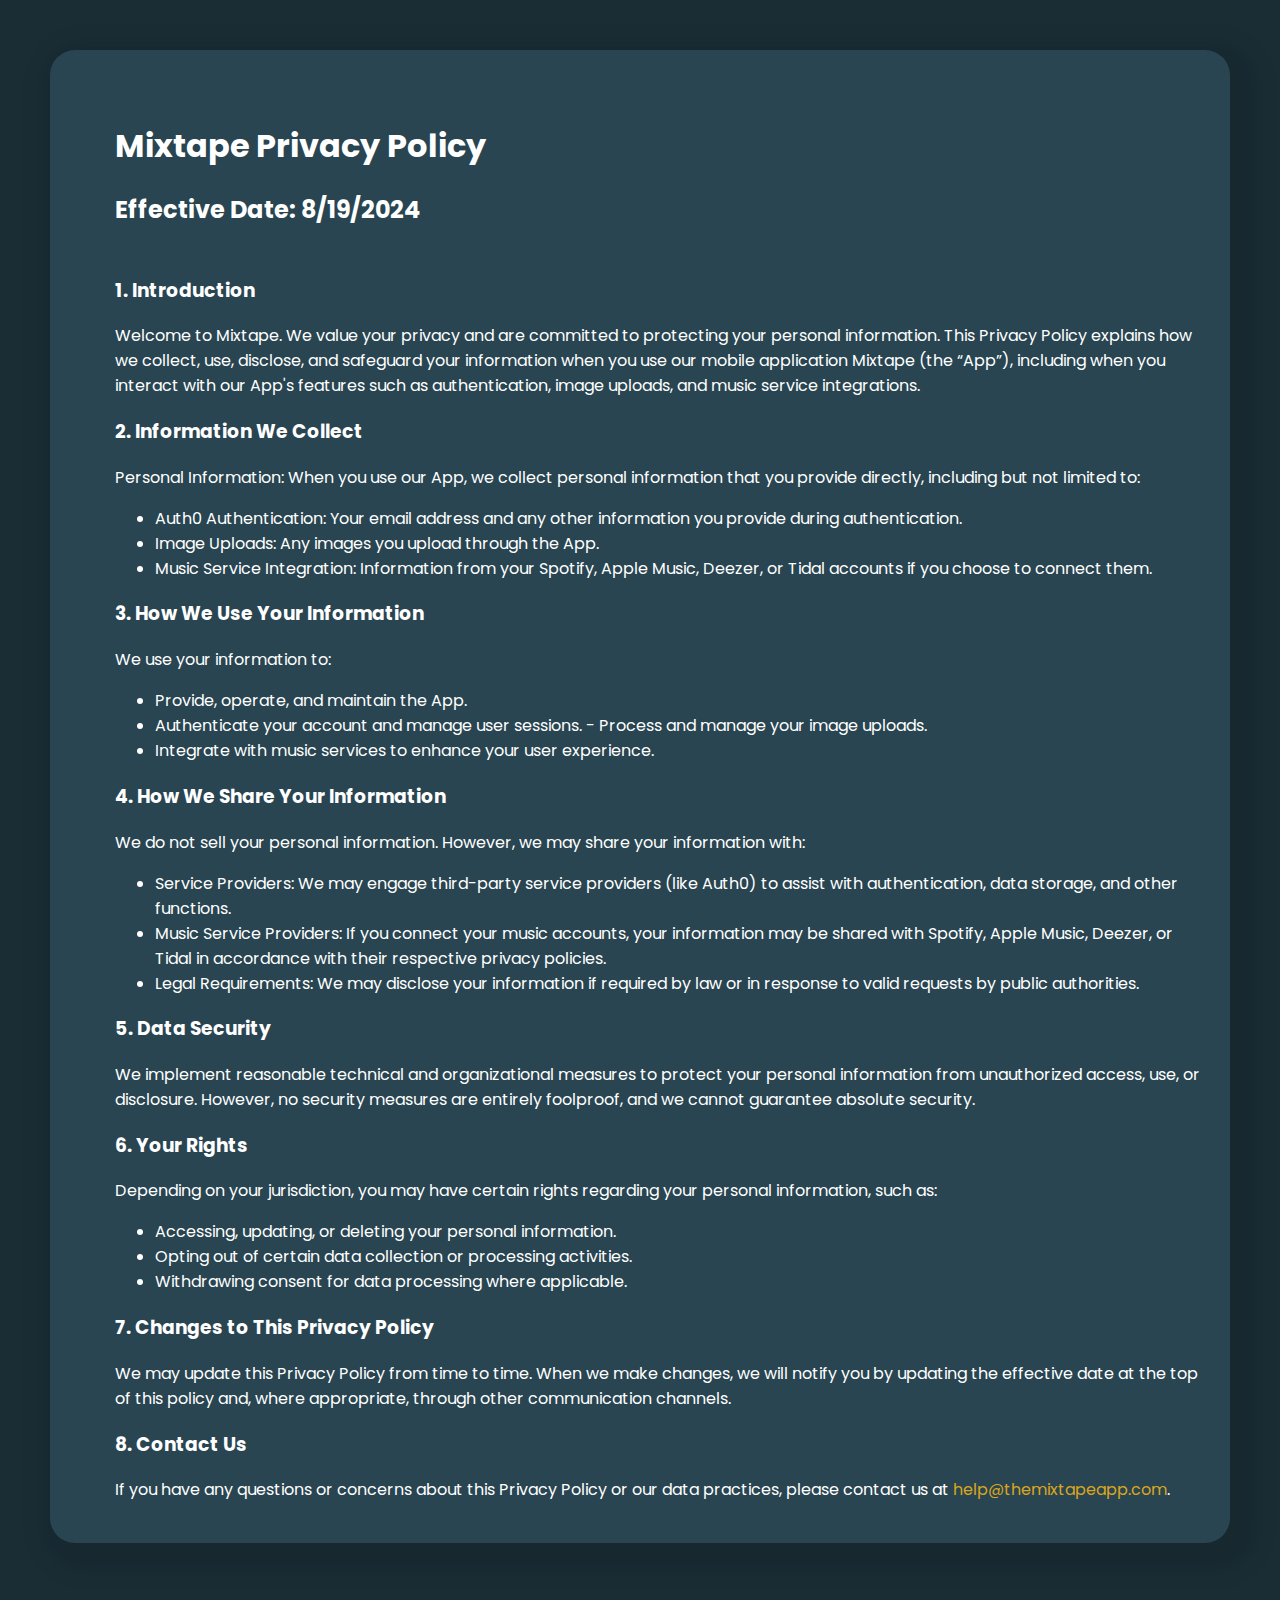
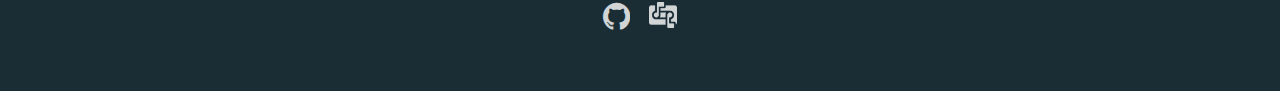
==== privacy.html @ 9ed51a4d "added privacy policy page" ====
<!DOCTYPE html>
<html>
  <head>
    <title>Mixtape Privacy Policy</title>
    <link rel="stylesheet" type="text/css" href="index.css" />
    <link rel="stylesheet" type="text/css" href="fonts.css" />
    <link rel="icon" type="image/png" href="images/icon_yellow.png"/>

    <link rel="preconnect" href="https://fonts.googleapis.com" />
    <link rel="preconnect" href="https://fonts.gstatic.com" crossorigin />
    <link
      href="https://fonts.googleapis.com/css2?family=Courier+Prime:ital,wght@0,400;0,700;1,400;1,700&family=Poppins:ital,wght@0,100;0,200;0,300;0,400;0,500;0,600;0,700;0,800;0,900;1,100;1,200;1,300;1,400;1,500;1,600;1,700;1,800;1,900&display=swap"
      rel="stylesheet"
    />
    <link
      rel="stylesheet"
      href="https://cdnjs.cloudflare.com/ajax/libs/font-awesome/4.7.0/css/font-awesome.min.css"
    />
  </head>
  <body>
    <div class="privacy-contain">
      <ul style="list-style-type: none">
        <li style="padding-top:10px; padding-bottom:10px">
          <h1>Mixtape Privacy Policy</h1>
          <h2>Effective Date: 8/19/2024</h2>
        </li>
        <li>
          <h3>1. Introduction</h3>
          <p>
            Welcome to Mixtape. We value your privacy and are committed to
            protecting your personal information. This Privacy Policy explains
            how we collect, use, disclose, and safeguard your information when
            you use our mobile application Mixtape (the “App”), including when
            you interact with our App&#39;s features such as authentication,
            image uploads, and music service integrations.
          </p>
        </li>
        <li>
          <h3>2. Information We Collect</h3>
          <p>
            Personal Information: When you use our App, we collect personal
            information that you provide directly, including but not limited to:
            <ul style="list-style-type: disc">
              <li>
                Auth0 Authentication: Your email address and any other information
                you provide during authentication.
              </li>
              <li>
                Image Uploads: Any images you
                upload through the App.
              </li>
              <li>
                Music Service Integration: Information
                from your Spotify, Apple Music, Deezer, or Tidal accounts if you
                choose to connect them.
              </li>
            </ul>
          </p>
        </li>
        <li>
          <h3>3. How We Use Your Information</h3>
          <p>
            We use your information to: 
            
            <ul style="list-style-type: disc">
              <li>
                Provide, operate, and maintain the
                App.
              </li>
              <li>
                Authenticate your account and manage user sessions. - Process
                and manage your image uploads.
              </li>
              <li>
                Integrate with music services to
                enhance your user experience.
              </li>
            </ul>
          </p>
        </li>
        <li>
          <h3>4. How We Share Your Information</h3>
          <p>
            We do not sell your personal information. However, we may share your
            information with:
            
            <ul style="list-style-type: disc">
              <li>
                Service Providers: We may engage third-party
                service providers (like Auth0) to assist with authentication, data
                storage, and other functions.
              </li>
              <li>
                Music Service Providers: If you
                connect your music accounts, your information may be shared with
                Spotify, Apple Music, Deezer, or Tidal in accordance with their
                respective privacy policies.
              </li>
              <li>
                Legal Requirements: We may disclose
                your information if required by law or in response to valid requests
                by public authorities.
              </li>
            </ul>
          </p>
        </li>
        <li>
          <h3>5. Data Security</h3>
          <p>
            We implement reasonable technical and organizational measures to
            protect your personal information from unauthorized access, use, or
            disclosure. However, no security measures are entirely foolproof,
            and we cannot guarantee absolute security.
          </p>
        </li>
        <li>
          <h3>6. Your Rights</h3>
          <p>
            Depending on your jurisdiction, you may have certain rights
            regarding your personal information, such as: 
            
            <ul style="list-style-type: disc">
              <li>
                Accessing, updating,
                or deleting your personal information.
              </li>
              <li>
                Opting out of certain data
                collection or processing activities.
              </li>
              <li>
                Withdrawing consent for data
                processing where applicable.
              </li>
            </ul>
          </p>
        </li>
        <li>
          <h3>7. Changes to This Privacy Policy</h3>
          <p>
            We may update this Privacy Policy from time to time. When we make
            changes, we will notify you by updating the effective date at the
            top of this policy and, where appropriate, through other
            communication channels.
          </p>
        </li>
        <li>
          <h3>8. Contact Us</h3>
          <p>
            If you have any questions or concerns about this Privacy Policy or
            our data practices, please contact us at
            <a href="mailto:help@themixtapeapp.com">help@themixtapeapp.com</a>.
          </p>
        </li>
      </ul>
    </div>
    <div class="footer-links">
      <a
        href="https://github.com/olinjohnson/mixtape"
        class="fa fa-brands fa-github"
      ></a>
      <a
        href="https://themixtapeapp.com"
      >
        <img src="images/icon_white.png" height="26px">
      </a>
    </div>
  </body>
</html>
---- index.css ----
body {
    margin:0;
    padding:0;
    background: #1a2d35;
    font-family: "Poppins", sans-serif;
    font-weight: 400;
    font-style: normal;
}

.container {
    height: 100vh;
    display: flex;
    flex-direction: column;
    justify-content: center;
    align-items: center;
}

.content-contain {
    display: flex;
    flex-direction: row;
    justify-content: center;
    color:white;
    background:#284551;
    border-radius:50px;
    box-shadow: 10px 10px 20px 20px rgba(0, 0, 0, 0.04);
}

.text-contain {
    margin-left: 60px;
    margin-right: 50px;
    margin-top:30px;
}

.text-contain h1 {
    font-size:60pt;
    /* border:2px solid red; */
}

.text-contain p {
    font-size: 16pt;
}

.text-contain button {
    padding:10px;
    padding-left:20px;
    padding-right:20px;
    background:white;
    border-radius:100px;
    border:0;
    box-shadow: 2px 2px 2px 2px rgba(0, 0, 0, 0.1);
}

.content-contain img {
    border-radius:30px;
    margin: 50px;
    box-shadow: 5px 5px 10px 10px rgba(0, 0, 0, 0.04);
}

.content-contain  a {
    text-decoration: none;
    color:black;
    font-size: 34pt;
    opacity:1;

    -webkit-transition: opacity 0.2s ease-in-out;
    -moz-transition: opacity 0.2s ease-in-out;
    -ms-transition: opacity 0.2s ease-in-out;
    -o-transition: opacity 0.2s ease-in-out;
    transition: opacity 0.2s ease-in-out;
}

.content-contain a:hover {
    opacity: 0.6;
}


/* privacy page css */
.privacy-contain {
    background: #284551;
    color:white;
    margin:50px;
    padding:25px;
    border-radius: 25px;
    box-shadow: 10px 10px 20px 20px rgba(0, 0, 0, 0.1);
}

.privacy-contain a {
    text-decoration: none;
    color: #DAA520;

    -webkit-transition: opacity 0.2s ease-in-out;
    -moz-transition: opacity 0.2s ease-in-out;
    -ms-transition: opacity 0.2s ease-in-out;
    -o-transition: opacity 0.2s ease-in-out;
    transition: opacity 0.2s ease-in-out;
}

.privacy-contain a:hover {
    opacity: 0.6;
}

.footer-links {
    text-align: center;
    margin-bottom: 50px;
    font-size:24pt;
    color:white;
}

.footer-links a {
    text-decoration:none;
    color:white;
    margin-left:5px;
    margin-right: 5px;
    opacity:0.8;

    -webkit-transition: opacity 0.2s ease-in-out;
    -moz-transition: opacity 0.2s ease-in-out;
    -ms-transition: opacity 0.2s ease-in-out;
    -o-transition: opacity 0.2s ease-in-out;
    transition: opacity 0.2s ease-in-out;
}

.footer-links a:hover {
    opacity:0.5;
}
---- fonts.css ----
.courier-prime-regular {
    font-family: "Courier Prime", monospace;
    font-weight: 400;
    font-style: normal;
}

.courier-prime-bold {
    font-family: "Courier Prime", monospace;
    font-weight: 700;
    font-style: normal;
}

.courier-prime-regular-italic {
    font-family: "Courier Prime", monospace;
    font-weight: 400;
    font-style: italic;
}

.courier-prime-bold-italic {
    font-family: "Courier Prime", monospace;
    font-weight: 700;
    font-style: italic;
}

.poppins-thin {
    font-family: "Poppins", sans-serif;
    font-weight: 100;
    font-style: normal;
}

.poppins-extralight {
    font-family: "Poppins", sans-serif;
    font-weight: 200;
    font-style: normal;
}

.poppins-light {
    font-family: "Poppins", sans-serif;
    font-weight: 300;
    font-style: normal;
}

.poppins-regular {
    font-family: "Poppins", sans-serif;
    font-weight: 400;
    font-style: normal;
}

.poppins-medium {
    font-family: "Poppins", sans-serif;
    font-weight: 500;
    font-style: normal;
}

.poppins-semibold {
    font-family: "Poppins", sans-serif;
    font-weight: 600;
    font-style: normal;
}

.poppins-bold {
    font-family: "Poppins", sans-serif;
    font-weight: 700;
    font-style: normal;
}

.poppins-extrabold {
    font-family: "Poppins", sans-serif;
    font-weight: 800;
    font-style: normal;
}

.poppins-black {
    font-family: "Poppins", sans-serif;
    font-weight: 900;
    font-style: normal;
}

.poppins-thin-italic {
    font-family: "Poppins", sans-serif;
    font-weight: 100;
    font-style: italic;
}

.poppins-extralight-italic {
    font-family: "Poppins", sans-serif;
    font-weight: 200;
    font-style: italic;
}

.poppins-light-italic {
    font-family: "Poppins", sans-serif;
    font-weight: 300;
    font-style: italic;
}

.poppins-regular-italic {
    font-family: "Poppins", sans-serif;
    font-weight: 400;
    font-style: italic;
}

.poppins-medium-italic {
    font-family: "Poppins", sans-serif;
    font-weight: 500;
    font-style: italic;
}

.poppins-semibold-italic {
    font-family: "Poppins", sans-serif;
    font-weight: 600;
    font-style: italic;
}

.poppins-bold-italic {
    font-family: "Poppins", sans-serif;
    font-weight: 700;
    font-style: italic;
}

.poppins-extrabold-italic {
    font-family: "Poppins", sans-serif;
    font-weight: 800;
    font-style: italic;
}

.poppins-black-italic {
    font-family: "Poppins", sans-serif;
    font-weight: 900;
    font-style: italic;
}
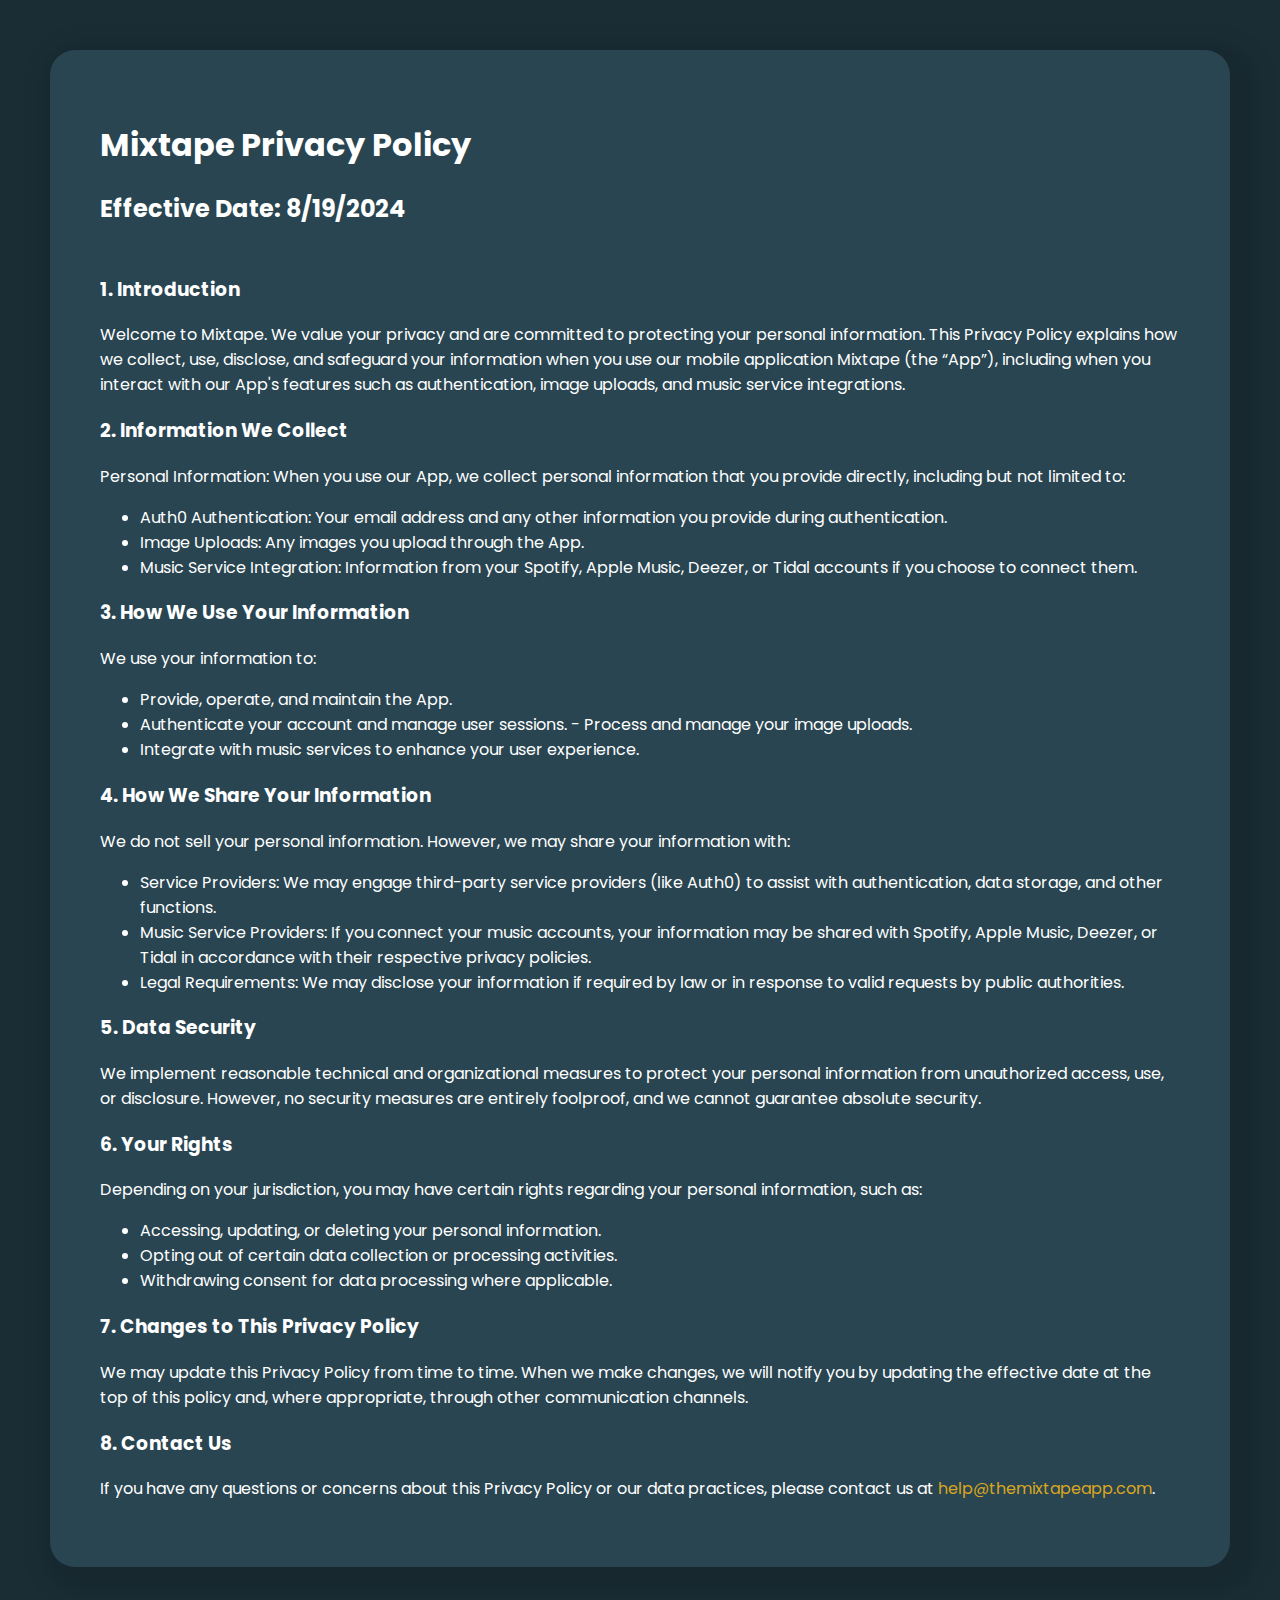
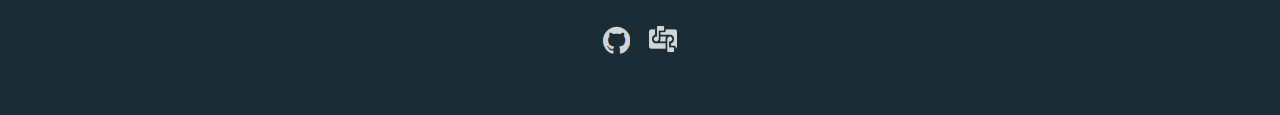
==== commit c8f888db: "responsive privacy policy" ====
--- a/privacy.html
+++ b/privacy.html
@@ -1,6 +1,8 @@
 <!DOCTYPE html>
 <html>
   <head>
+    <meta name="viewport" content="width=device-width, initial-scale=1.0">
+
     <title>Mixtape Privacy Policy</title>
     <link rel="stylesheet" type="text/css" href="index.css" />
     <link rel="stylesheet" type="text/css" href="fonts.css" />
@@ -19,8 +21,8 @@
   </head>
   <body>
     <div class="privacy-contain">
-      <ul style="list-style-type: none">
-        <li style="padding-top:10px; padding-bottom:10px">
+      <ul style="list-style-type: none; padding-left:0px;">
+        <li style="padding-bottom:10px">
           <h1>Mixtape Privacy Policy</h1>
           <h2>Effective Date: 8/19/2024</h2>
         </li>
--- a/index.css
+++ b/index.css
@@ -13,6 +13,7 @@
     flex-direction: column;
     justify-content: center;
     align-items: center;
+    margin:15px;
 }
 
 .content-contain {
@@ -23,13 +24,30 @@
     background:#284551;
     border-radius:50px;
     box-shadow: 10px 10px 20px 20px rgba(0, 0, 0, 0.04);
+    /* padding-left:60px;
+    padding-right:60px; */
+    padding:60px;
+    gap:50px;
 }
 
-.text-contain {
-    margin-left: 60px;
-    margin-right: 50px;
-    margin-top:30px;
+.main-image {
+    width:400px;
 }
+
+@media (max-width: 1000px) {
+    .content-contain {
+        flex-direction: column;
+    }
+
+    .container {
+        height:auto;
+        width:auto;
+    }
+}
+
+/* .text-contain {
+    margin-right: 50px; 
+} */
 
 .text-contain h1 {
     font-size:60pt;
@@ -38,6 +56,25 @@
 
 .text-contain p {
     font-size: 16pt;
+}
+
+@media (max-width: 550px) {
+    .text-contain h1 {
+        font-size: 40pt;
+        /* border:2px solid red; */
+    }
+
+    .text-contain p {
+        font-size: 14pt;
+    }
+
+    .main-image {
+        width: 100%;
+        height:auto;
+    }
+    .content-contain {
+        padding:40px;
+    }
 }
 
 .text-contain button {
@@ -52,11 +89,10 @@
 
 .content-contain img {
     border-radius:30px;
-    margin: 50px;
     box-shadow: 5px 5px 10px 10px rgba(0, 0, 0, 0.04);
 }
 
-.content-contain  a {
+.content-contain a {
     text-decoration: none;
     color:black;
     font-size: 34pt;
@@ -79,9 +115,16 @@
     background: #284551;
     color:white;
     margin:50px;
-    padding:25px;
+    padding:50px;
     border-radius: 25px;
     box-shadow: 10px 10px 20px 20px rgba(0, 0, 0, 0.1);
+}
+
+@media (max-width: 550px) {
+    .privacy-contain {
+        margin:15px;
+        padding:30px;
+    }
 }
 
 .privacy-contain a {
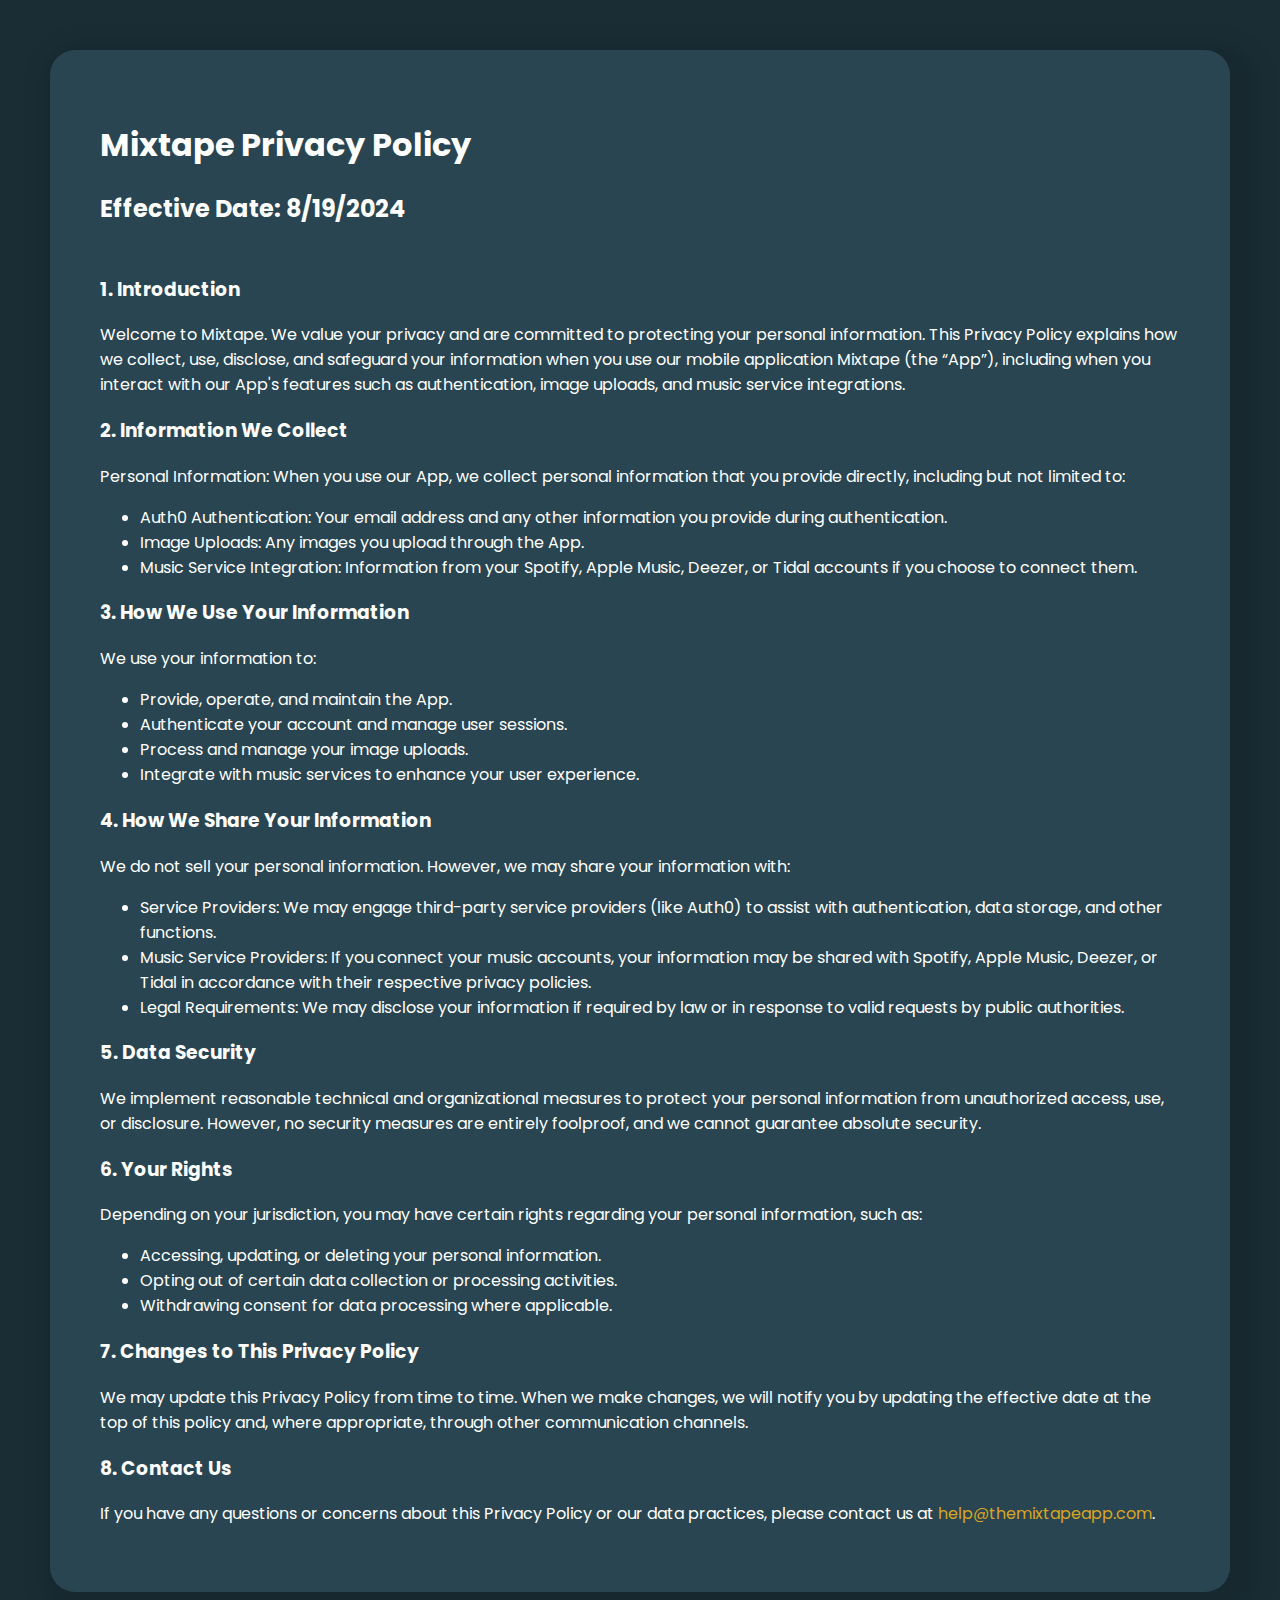
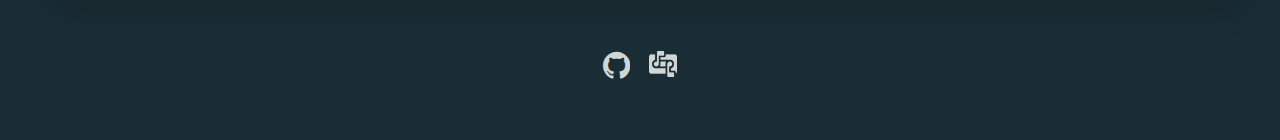
==== commit 829c1dd0: "fix privacy policy typo" ====
--- a/privacy.html
+++ b/privacy.html
@@ -70,8 +70,10 @@
                 App.
               </li>
               <li>
-                Authenticate your account and manage user sessions. - Process
-                and manage your image uploads.
+                Authenticate your account and manage user sessions.
+              </li>
+              <li>
+                Process and manage your image uploads.
               </li>
               <li>
                 Integrate with music services to
--- a/index.css
+++ b/index.css
@@ -13,7 +13,6 @@
     flex-direction: column;
     justify-content: center;
     align-items: center;
-    margin:15px;
 }
 
 .content-contain {
@@ -30,28 +29,15 @@
     gap:50px;
 }
 
-.main-image {
-    width:400px;
-}
-
 @media (max-width: 1000px) {
     .content-contain {
         flex-direction: column;
-    }
-
-    .container {
-        height:auto;
-        width:auto;
+        align-items:center;
     }
 }
 
-/* .text-contain {
-    margin-right: 50px; 
-} */
-
 .text-contain h1 {
     font-size:60pt;
-    /* border:2px solid red; */
 }
 
 .text-contain p {
@@ -59,9 +45,9 @@
 }
 
 @media (max-width: 550px) {
+    
     .text-contain h1 {
         font-size: 40pt;
-        /* border:2px solid red; */
     }
 
     .text-contain p {
@@ -69,11 +55,11 @@
     }
 
     .main-image {
-        width: 100%;
-        height:auto;
+        width:100%;
     }
     .content-contain {
         padding:40px;
+        margin:15px;
     }
 }
 
